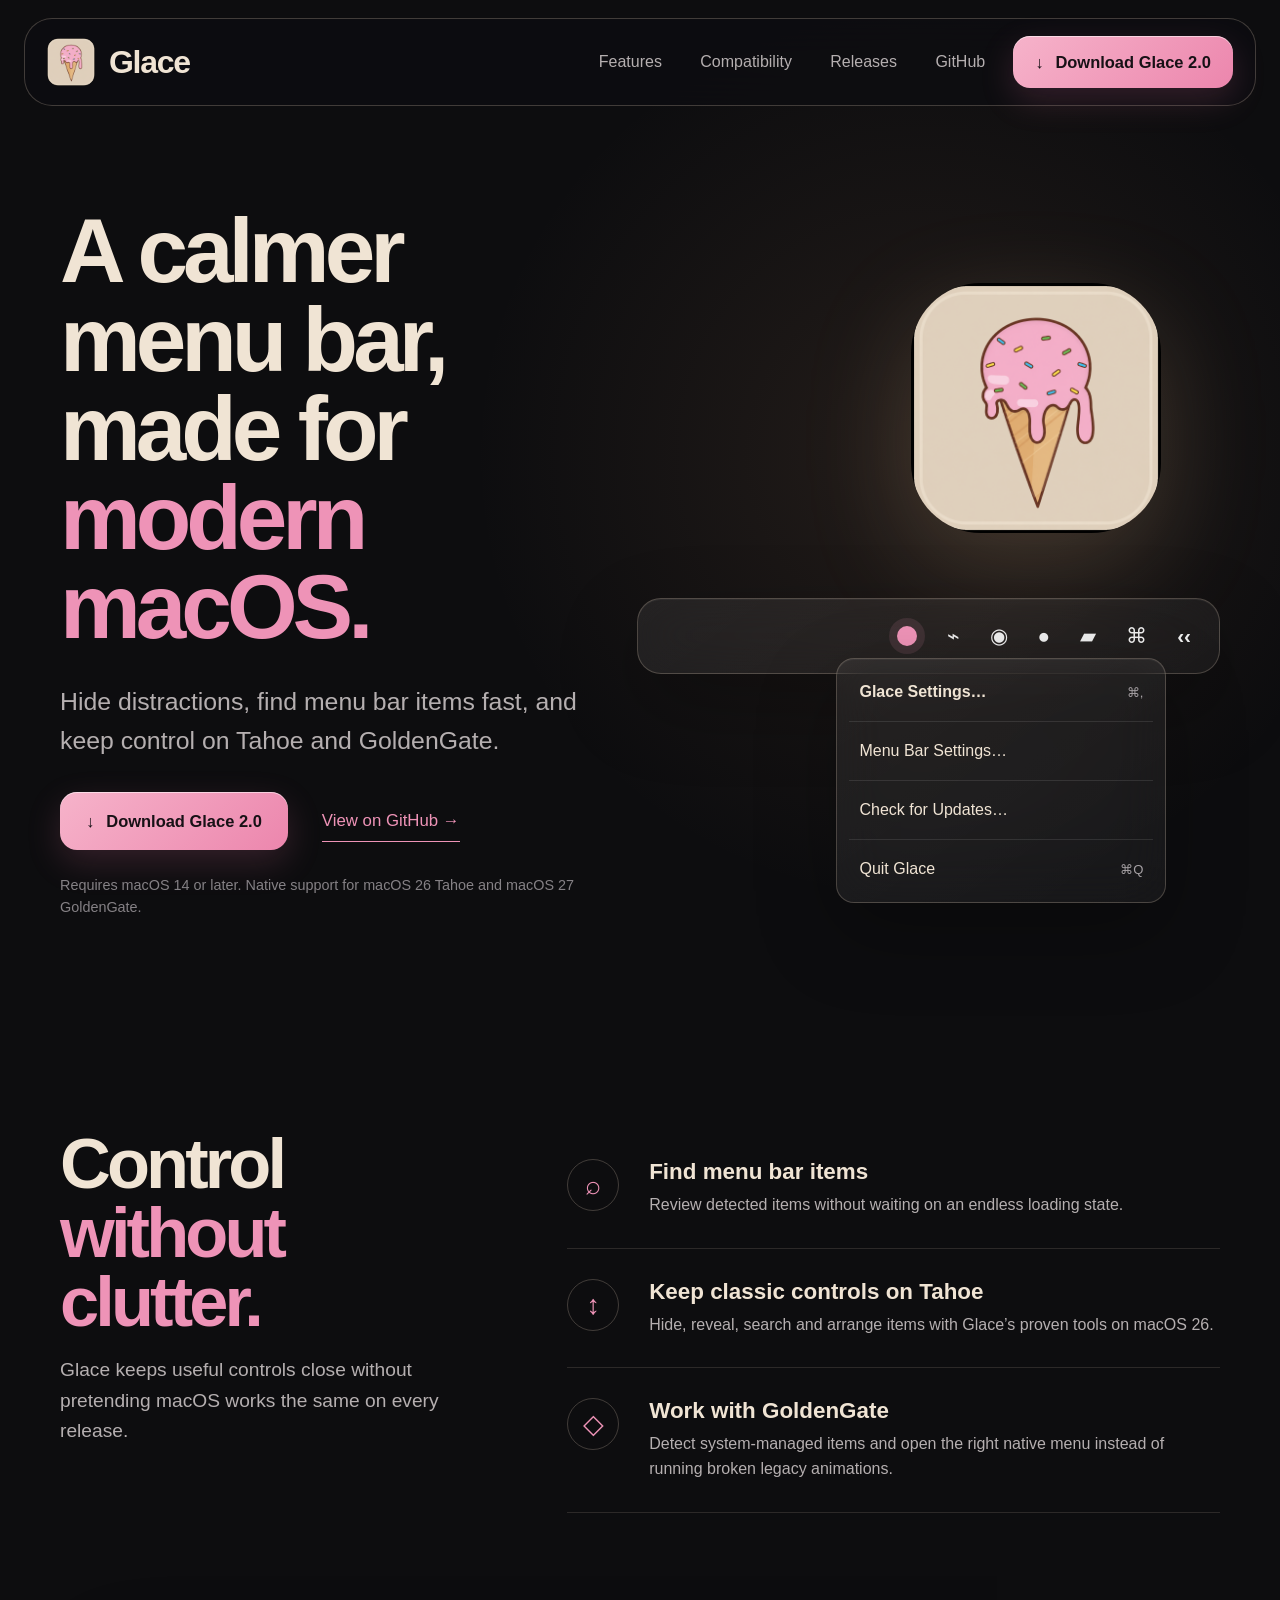
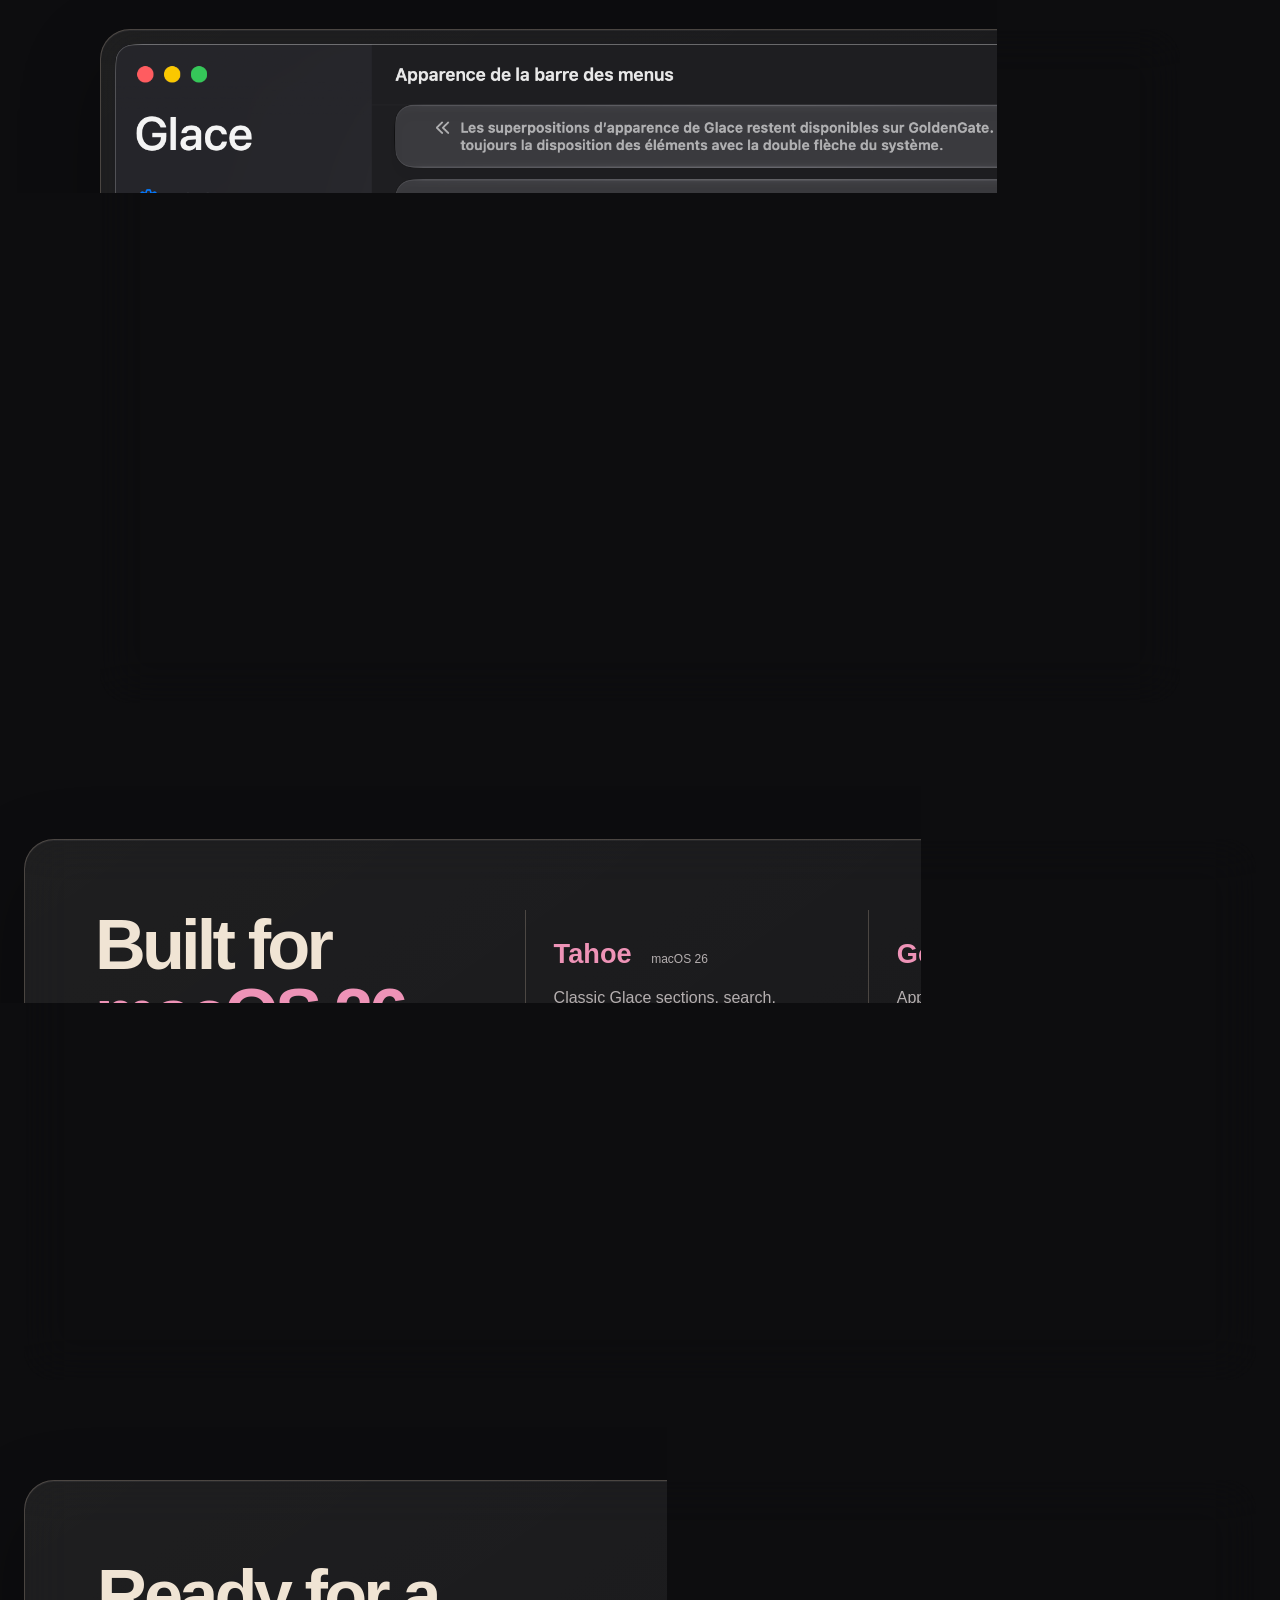
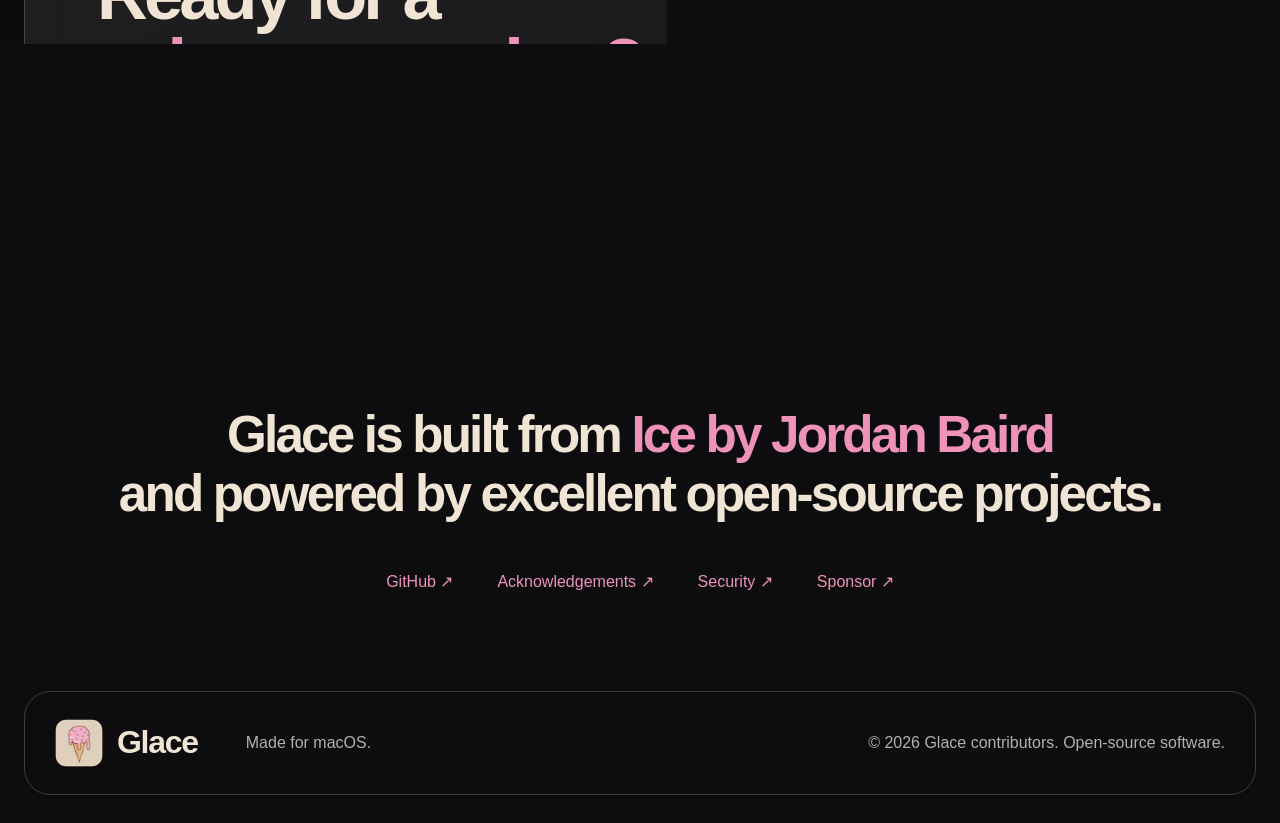
==== index.html @ 04c7dace "Publish Glace website" ====
<!doctype html>
<html lang="en">
<head>
  <meta charset="utf-8">
  <meta name="viewport" content="width=device-width, initial-scale=1">
  <meta name="description" content="Glace is a modern menu bar manager for macOS Tahoe and GoldenGate.">
  <meta name="theme-color" content="#0d0d0f">
  <meta property="og:title" content="Glace — A calmer menu bar">
  <meta property="og:description" content="Hide distractions, find menu bar items fast, and stay in control on modern macOS.">
  <meta property="og:image" content="https://scorpion7slayer.github.io/Glace/assets/glace-icon.png">
  <title>Glace — A calmer menu bar for macOS</title>
  <link rel="icon" href="assets/glace-icon.png">
  <link rel="stylesheet" href="styles.css">
</head>
<body>
  <header class="site-header" aria-label="Primary navigation">
    <a class="brand" href="#top" aria-label="Glace home">
      <img src="assets/glace-icon.png" alt="" width="48" height="48">
      <span>Glace</span>
    </a>
    <nav>
      <a href="#features">Features</a>
      <a href="#compatibility">Compatibility</a>
      <a href="updates/Glace-2.0.0.html">Releases</a>
      <a href="https://github.com/scorpion7slayer/Glace">GitHub</a>
    </nav>
    <a class="button button-small" href="https://github.com/scorpion7slayer/Glace/releases/latest/download/Glace-2.0.0.dmg">
      <span aria-hidden="true">↓</span> Download Glace 2.0
    </a>
  </header>

  <main id="top">
    <section class="hero section-shell">
      <div class="hero-copy">
        <h1>A calmer menu bar,<br>made for <span>modern macOS.</span></h1>
        <p>Hide distractions, find menu bar items fast, and keep control on Tahoe and GoldenGate.</p>
        <div class="actions">
          <a class="button" href="https://github.com/scorpion7slayer/Glace/releases/latest/download/Glace-2.0.0.dmg">
            <span aria-hidden="true">↓</span> Download Glace 2.0
          </a>
          <a class="text-link" href="https://github.com/scorpion7slayer/Glace">View on GitHub <span aria-hidden="true">→</span></a>
        </div>
        <p class="requirements">Requires macOS 14 or later. Native support for macOS 26 Tahoe and macOS 27 GoldenGate.</p>
      </div>
      <div class="hero-visual" aria-label="Glace running on macOS">
        <img class="hero-icon" src="assets/glace-icon.png" alt="Glace melting ice-cream app icon">
        <div class="menu-bar-demo glass-panel">
          <div class="demo-dot" aria-hidden="true"></div>
          <span>⌁</span><span>◉</span><span>●</span><span>▰</span><span>⌘</span>
          <strong>‹‹</strong>
        </div>
        <div class="context-menu glass-panel">
          <div><strong>Glace Settings…</strong><kbd>⌘,</kbd></div>
          <hr>
          <div>Menu Bar Settings…</div>
          <hr>
          <div>Check for Updates…</div>
          <hr>
          <div>Quit Glace <kbd>⌘Q</kbd></div>
        </div>
      </div>
    </section>

    <section id="features" class="features section-shell">
      <div class="section-heading">
        <h2>Control <span>without clutter.</span></h2>
        <p>Glace keeps useful controls close without pretending macOS works the same on every release.</p>
      </div>
      <div class="feature-list">
        <article>
          <span class="feature-icon" aria-hidden="true">⌕</span>
          <div><h3>Find menu bar items</h3><p>Review detected items without waiting on an endless loading state.</p></div>
        </article>
        <article>
          <span class="feature-icon" aria-hidden="true">↕</span>
          <div><h3>Keep classic controls on Tahoe</h3><p>Hide, reveal, search and arrange items with Glace’s proven tools on macOS 26.</p></div>
        </article>
        <article>
          <span class="feature-icon" aria-hidden="true">◇</span>
          <div><h3>Work with GoldenGate</h3><p>Detect system-managed items and open the right native menu instead of running broken legacy animations.</p></div>
        </article>
      </div>
      <figure class="settings-shot glass-panel">
        <img src="assets/glace-settings.png" alt="Glace menu bar appearance settings on macOS">
      </figure>
    </section>

    <section id="compatibility" class="compatibility section-shell glass-panel">
      <div class="compatibility-copy">
        <h2>Built for<br><span>macOS 26 and 27.</span></h2>
        <p>Tahoe keeps Glace’s classic hide and reveal controls. GoldenGate uses Apple’s system-managed double arrow, so Glace switches to item detection and a native context menu.</p>
      </div>
      <div class="os-comparison">
        <article>
          <h3>Tahoe <small>macOS 26</small></h3>
          <p>Classic Glace sections, search, reveal actions and menu bar appearance tools.</p>
          <div class="mini-menu"><span class="demo-dot"></span><span>Show hidden items</span><kbd>⌘G</kbd></div>
        </article>
        <article>
          <h3>GoldenGate <small>macOS 27</small></h3>
          <p>Apple controls placement. Glace adds reliable detection, appearance overlays and native actions.</p>
          <img src="assets/goldengate-menu-bar.png" alt="GoldenGate menu bar with Apple's double arrow">
        </article>
      </div>
    </section>

    <section class="download section-shell glass-panel">
      <div>
        <h2>Ready for a<br><span>calmer menu bar?</span></h2>
        <p>Download the signed and notarized Glace 2.0 release for macOS.</p>
        <div class="actions">
          <a class="button" href="https://github.com/scorpion7slayer/Glace/releases/latest/download/Glace-2.0.0.dmg">↓ Download Glace 2.0</a>
          <a class="text-link" href="updates/Glace-2.0.0.html">Read the release notes →</a>
        </div>
      </div>
      <img src="assets/glace-icon.png" alt="" width="280" height="280">
    </section>

    <section class="open-source section-shell">
      <h2>Glace is built from <a href="https://github.com/jordanbaird/Ice">Ice by Jordan Baird</a><br>and powered by excellent open-source projects.</h2>
      <div class="resource-links">
        <a href="https://github.com/scorpion7slayer/Glace">GitHub ↗</a>
        <a href="https://github.com/scorpion7slayer/Glace/blob/main/Ice/Resources/Acknowledgements.rtf">Acknowledgements ↗</a>
        <a href="https://github.com/scorpion7slayer/Glace/security/policy">Security ↗</a>
        <a href="https://github.com/sponsors/scorpion7slayer">Sponsor ↗</a>
      </div>
    </section>
  </main>

  <footer class="site-footer section-shell">
    <a class="brand" href="#top"><img src="assets/glace-icon.png" alt="" width="48" height="48"><span>Glace</span></a>
    <p>Made for macOS.</p>
    <p>© 2026 Glace contributors. Open-source software.</p>
  </footer>
  <script src="script.js"></script>
</body>
</html>
---- styles.css ----
:root {
  color-scheme: dark;
  --background: #0d0d0f;
  --surface: rgba(255, 255, 255, 0.045);
  --surface-strong: rgba(255, 255, 255, 0.075);
  --border: rgba(231, 210, 187, 0.24);
  --text: #f0e4d4;
  --muted: #b5afb0;
  --accent: #ee93b7;
  --accent-strong: #f4a3c1;
  --radius: 30px;
  --max-width: 1440px;
  font-family: -apple-system, BlinkMacSystemFont, "SF Pro Display", "Helvetica Neue", sans-serif;
  background: var(--background);
  color: var(--text);
  scroll-behavior: smooth;
}

* { box-sizing: border-box; }
body { margin: 0; min-width: 320px; background: radial-gradient(circle at 72% 11%, rgba(191, 137, 99, 0.12), transparent 28rem), var(--background); }
a { color: inherit; text-decoration: none; }
img { display: block; max-width: 100%; }
.section-shell { width: min(calc(100% - 48px), var(--max-width)); margin-inline: auto; }
.glass-panel { border: 1px solid var(--border); background: linear-gradient(145deg, var(--surface-strong), var(--surface)); box-shadow: inset 0 1px rgba(255, 255, 255, 0.05), 0 30px 80px rgba(0, 0, 0, 0.28); backdrop-filter: blur(24px); }

.site-header { position: sticky; top: 18px; z-index: 20; width: min(calc(100% - 48px), var(--max-width)); margin: 18px auto 0; min-height: 88px; padding: 14px 22px; display: flex; align-items: center; gap: 28px; border: 1px solid var(--border); border-radius: 28px; background: rgba(14, 14, 17, 0.78); backdrop-filter: blur(26px); }
.site-header.is-scrolled { box-shadow: 0 18px 55px rgba(0, 0, 0, 0.34); }
.brand { display: inline-flex; align-items: center; gap: 14px; font-size: 2rem; font-weight: 650; letter-spacing: -0.04em; }
.brand img { border-radius: 12px; }
.site-header nav { margin-left: auto; display: flex; gap: clamp(18px, 3vw, 52px); color: var(--muted); }
.site-header nav a:hover, .site-header nav a:focus-visible, .text-link:hover, .resource-links a:hover { color: var(--accent-strong); }
.button { min-height: 58px; padding: 0 26px; display: inline-flex; align-items: center; justify-content: center; gap: 12px; border-radius: 17px; color: #171116; background: linear-gradient(135deg, #f6b3ca, #ec86ad); font-size: 1.03rem; font-weight: 650; box-shadow: inset 0 1px rgba(255, 255, 255, 0.55), 0 12px 34px rgba(232, 115, 159, 0.18); transition: transform 160ms ease, filter 160ms ease; }
.button:hover { transform: translateY(-2px); filter: brightness(1.06); }
.button-small { min-height: 52px; padding-inline: 22px; }

.hero { min-height: 760px; padding: 100px 36px 78px; display: grid; grid-template-columns: minmax(0, 0.93fr) minmax(520px, 1.07fr); gap: 48px; align-items: center; }
.hero h1, h2 { margin: 0; letter-spacing: -0.055em; line-height: 0.98; }
.hero h1 { max-width: 720px; font-size: clamp(4.2rem, 7.1vw, 7rem); }
.hero h1 span, h2 span { color: var(--accent); }
.hero-copy > p { max-width: 620px; margin: 32px 0; color: var(--muted); font-size: clamp(1.2rem, 2vw, 1.55rem); line-height: 1.55; }
.actions { display: flex; align-items: center; gap: 34px; flex-wrap: wrap; }
.text-link { color: var(--accent); padding-block: 10px; border-bottom: 1px solid currentColor; font-size: 1.05rem; }
.hero-copy .requirements { margin-top: 24px; font-size: 0.9rem; color: #858185; }
.hero-visual { position: relative; min-height: 590px; }
.hero-icon { position: absolute; width: 250px; right: 10%; top: 0; border-radius: 28%; filter: drop-shadow(0 32px 50px rgba(221, 181, 135, 0.2)); }
.menu-bar-demo { position: absolute; left: 2%; right: 0; top: 315px; height: 76px; padding: 0 28px; border-radius: 24px; display: flex; align-items: center; justify-content: flex-end; gap: 30px; color: #eee; font-size: 1.3rem; }
.demo-dot { width: 20px; height: 20px; flex: 0 0 auto; border-radius: 50%; background: var(--accent); box-shadow: 0 0 0 8px rgba(238, 147, 183, 0.12); }
.context-menu { position: absolute; right: 9%; top: 375px; width: 330px; padding: 12px; border-radius: 18px; }
.context-menu div { min-height: 42px; padding: 0 10px; display: flex; align-items: center; justify-content: space-between; }
.context-menu hr { border: 0; border-top: 1px solid rgba(255, 255, 255, 0.1); }
kbd { color: #a7a2a5; font: inherit; font-size: 0.82em; }

.features { padding: 100px 36px 120px; display: grid; grid-template-columns: 0.8fr 1.2fr; gap: 72px; align-items: start; }
.section-heading { position: sticky; top: 145px; }
.section-heading h2, .compatibility h2, .download h2 { font-size: clamp(3.2rem, 5.5vw, 5.7rem); }
.section-heading p, .compatibility-copy p, .download p { color: var(--muted); font-size: 1.2rem; line-height: 1.6; }
.feature-list { display: grid; gap: 0; }
.feature-list article { display: grid; grid-template-columns: 58px 1fr; gap: 24px; padding: 30px 0; border-bottom: 1px solid rgba(231, 210, 187, 0.14); }
.feature-list h3 { margin: 0 0 8px; font-size: 1.4rem; }
.feature-list p { margin: 0; color: var(--muted); line-height: 1.55; }
.feature-icon { width: 52px; height: 52px; display: grid; place-items: center; border: 1px solid var(--border); border-radius: 50%; color: var(--accent); font-size: 1.7rem; }
.settings-shot { grid-column: 1 / -1; margin-top: 44px; padding: 14px; border-radius: var(--radius); overflow: hidden; }
.settings-shot img { width: 100%; border-radius: 19px; }

.compatibility { padding: 70px; border-radius: var(--radius); display: grid; grid-template-columns: 0.7fr 1.3fr; gap: 74px; }
.os-comparison { display: grid; grid-template-columns: 1fr 1fr; gap: 26px; }
.os-comparison article { padding: 28px; border-left: 1px solid var(--border); }
.os-comparison h3 { margin: 0 0 16px; color: var(--accent); font-size: 1.7rem; }
.os-comparison small { margin-left: 12px; color: var(--muted); font-size: 0.75rem; font-weight: 500; }
.os-comparison p { min-height: 84px; color: var(--muted); line-height: 1.5; }
.os-comparison img { margin-top: 26px; border-radius: 14px; }
.mini-menu { min-height: 68px; margin-top: 26px; padding: 0 18px; display: flex; align-items: center; gap: 16px; border: 1px solid var(--border); border-radius: 16px; background: rgba(0,0,0,0.22); }
.mini-menu kbd { margin-left: auto; }

.download { margin-top: 100px; padding: 72px; border-radius: var(--radius); display: flex; align-items: center; justify-content: space-between; gap: 60px; }
.download > div { max-width: 760px; }
.download img { border-radius: 28%; filter: drop-shadow(0 28px 45px rgba(230, 175, 125, 0.16)); }
.open-source { padding: 100px 36px; text-align: center; }
.open-source h2 { max-width: 1050px; margin-inline: auto; font-size: clamp(2.2rem, 4vw, 4.1rem); line-height: 1.15; }
.open-source h2 a { color: var(--accent); }
.resource-links { margin-top: 48px; display: flex; justify-content: center; gap: 44px; flex-wrap: wrap; color: var(--accent); }
.site-footer { margin-bottom: 28px; padding: 26px 30px; display: flex; align-items: center; gap: 48px; border: 1px solid var(--border); border-radius: 26px; color: var(--muted); }
.site-footer .brand { color: var(--text); }
.site-footer p:last-child { margin-left: auto; }

:focus-visible { outline: 3px solid var(--accent); outline-offset: 4px; }
@media (prefers-reduced-motion: reduce) { * { scroll-behavior: auto !important; transition: none !important; } }

@media (max-width: 980px) {
  .site-header nav { display: none; }
  .site-header .button { margin-left: auto; }
  .hero { grid-template-columns: 1fr; padding-top: 70px; }
  .hero-visual { min-height: 570px; }
  .features { grid-template-columns: 1fr; }
  .section-heading { position: static; }
  .compatibility { grid-template-columns: 1fr; }
}

@media (max-width: 680px) {
  .section-shell, .site-header { width: min(calc(100% - 24px), var(--max-width)); }
  .site-header { top: 8px; min-height: 66px; padding: 9px 12px; border-radius: 20px; }
  .site-header .brand { font-size: 1.5rem; }
  .site-header .brand img { width: 40px; height: 40px; }
  .site-header .button { min-height: 44px; padding: 0 13px; font-size: 0.82rem; }
  .hero, .features { padding-inline: 12px; }
  .hero { min-height: auto; grid-template-columns: minmax(0, 1fr); }
  .hero h1 { font-size: clamp(3rem, 15vw, 5rem); }
  .hero-visual { min-height: 500px; }
  .hero-icon { width: 190px; right: 8%; }
  .menu-bar-demo { left: 0; top: 250px; gap: 18px; overflow: hidden; }
  .context-menu { right: 5%; top: 316px; width: min(330px, 90%); }
  .compatibility, .download { padding: 34px 22px; }
  .os-comparison { grid-template-columns: 1fr; }
  .os-comparison article { border-left: 0; border-top: 1px solid var(--border); }
  .download { flex-direction: column; align-items: flex-start; }
  .download img { width: 180px; align-self: center; }
  .site-footer { flex-wrap: wrap; gap: 14px 26px; }
  .site-footer p, .site-footer p:last-child { margin: 0; }
  .site-footer p:last-child { width: 100%; }
}
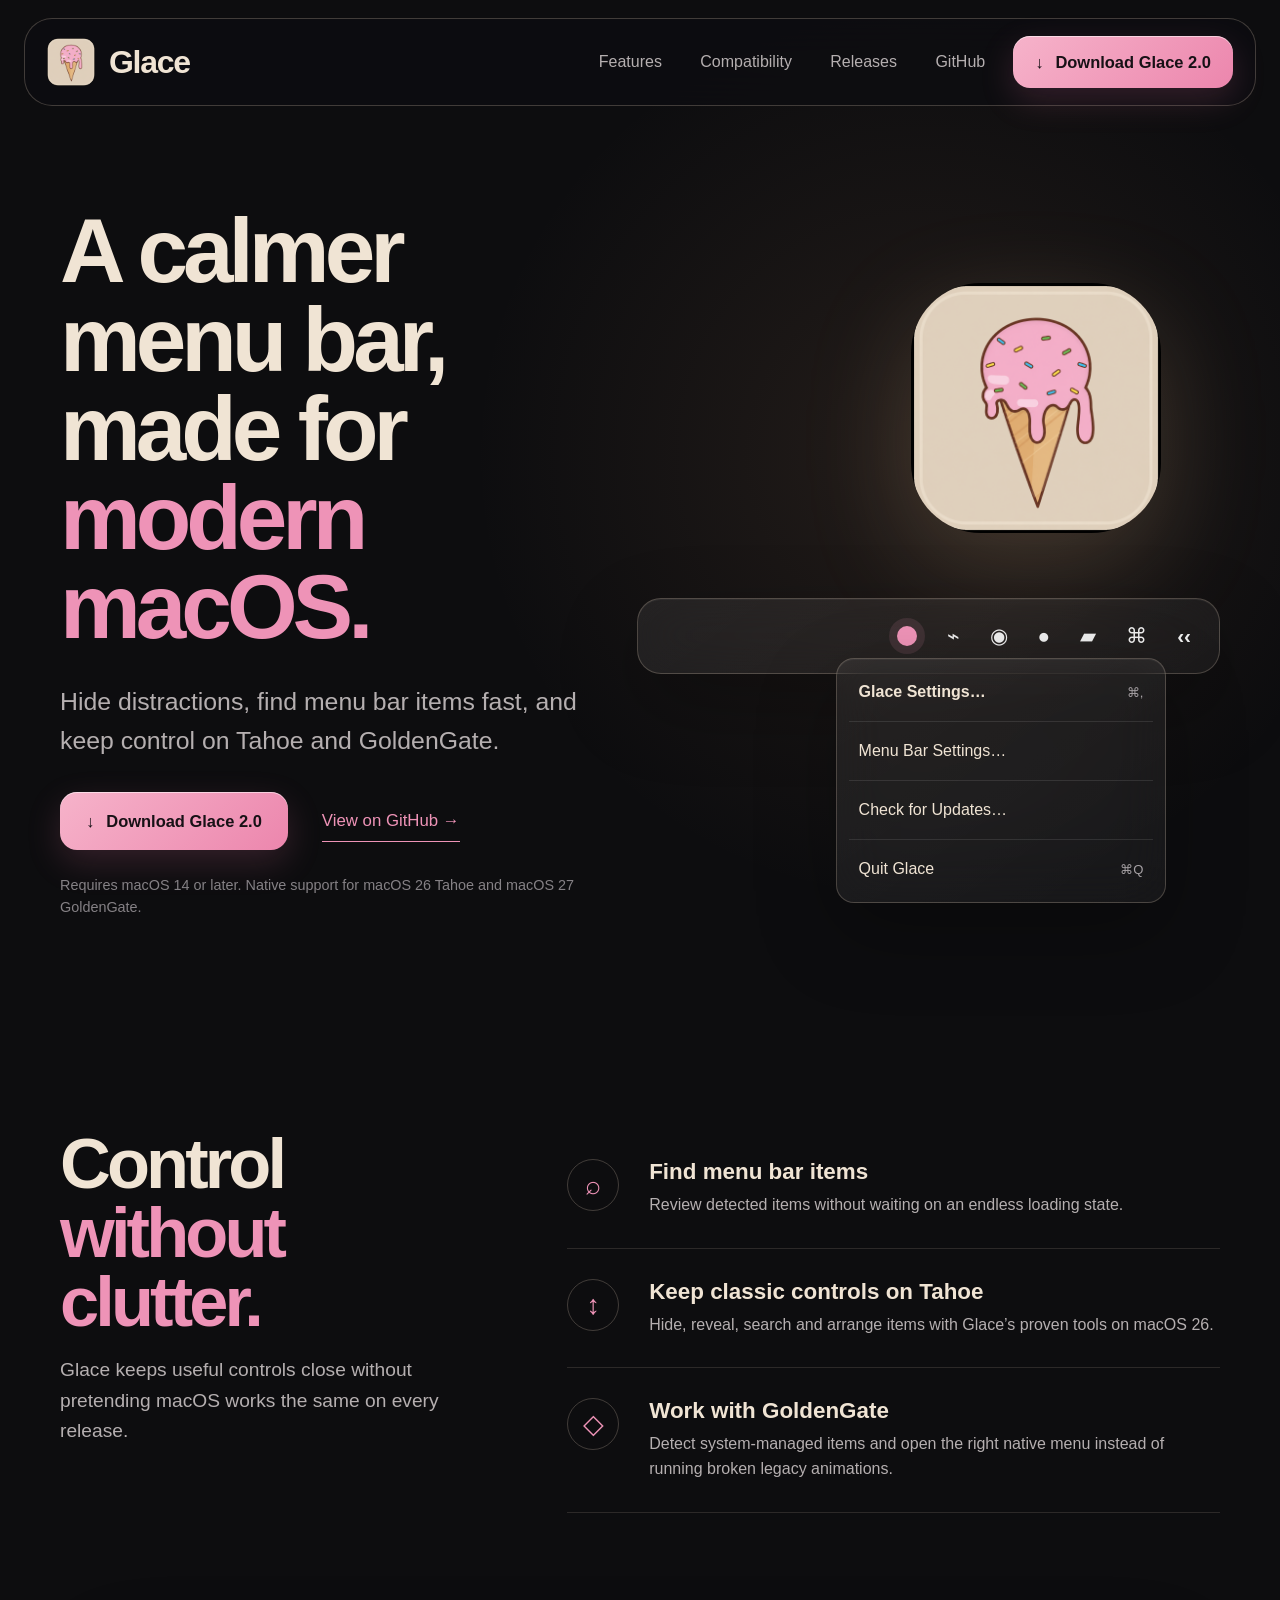
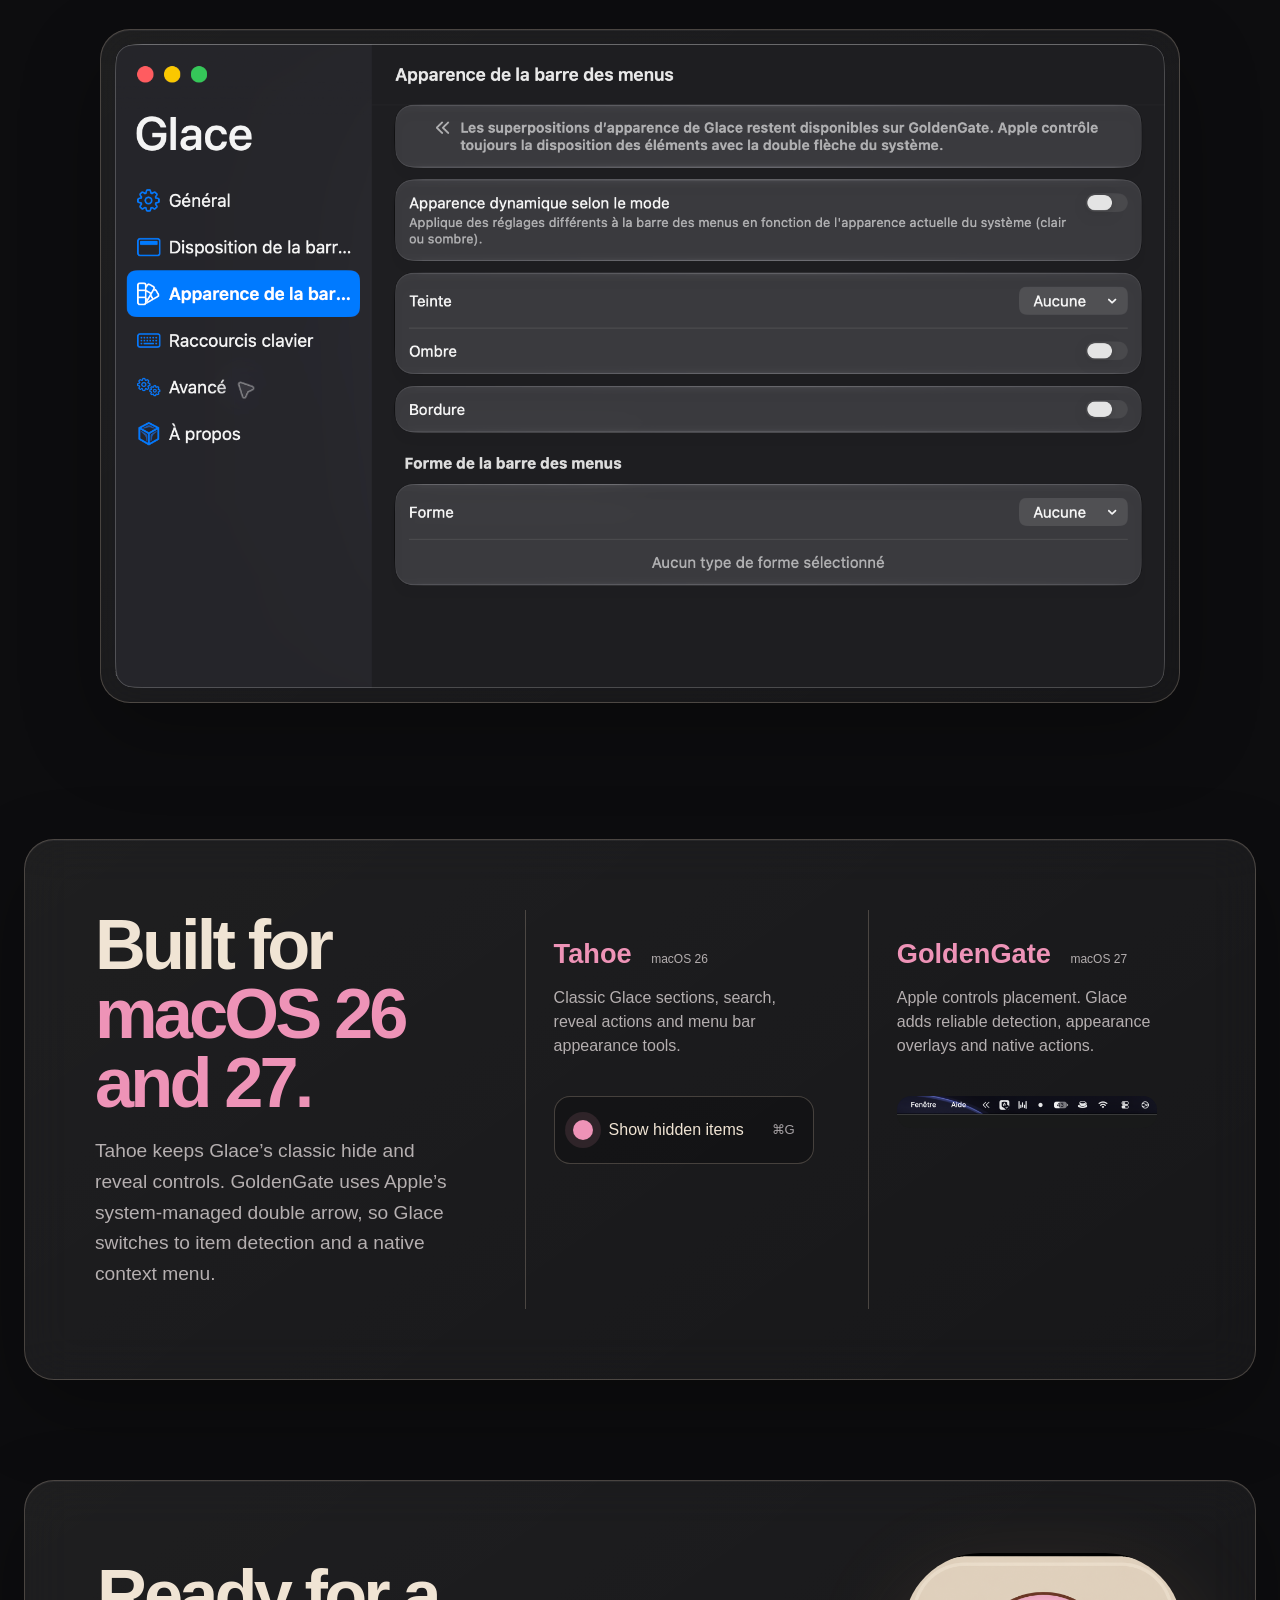
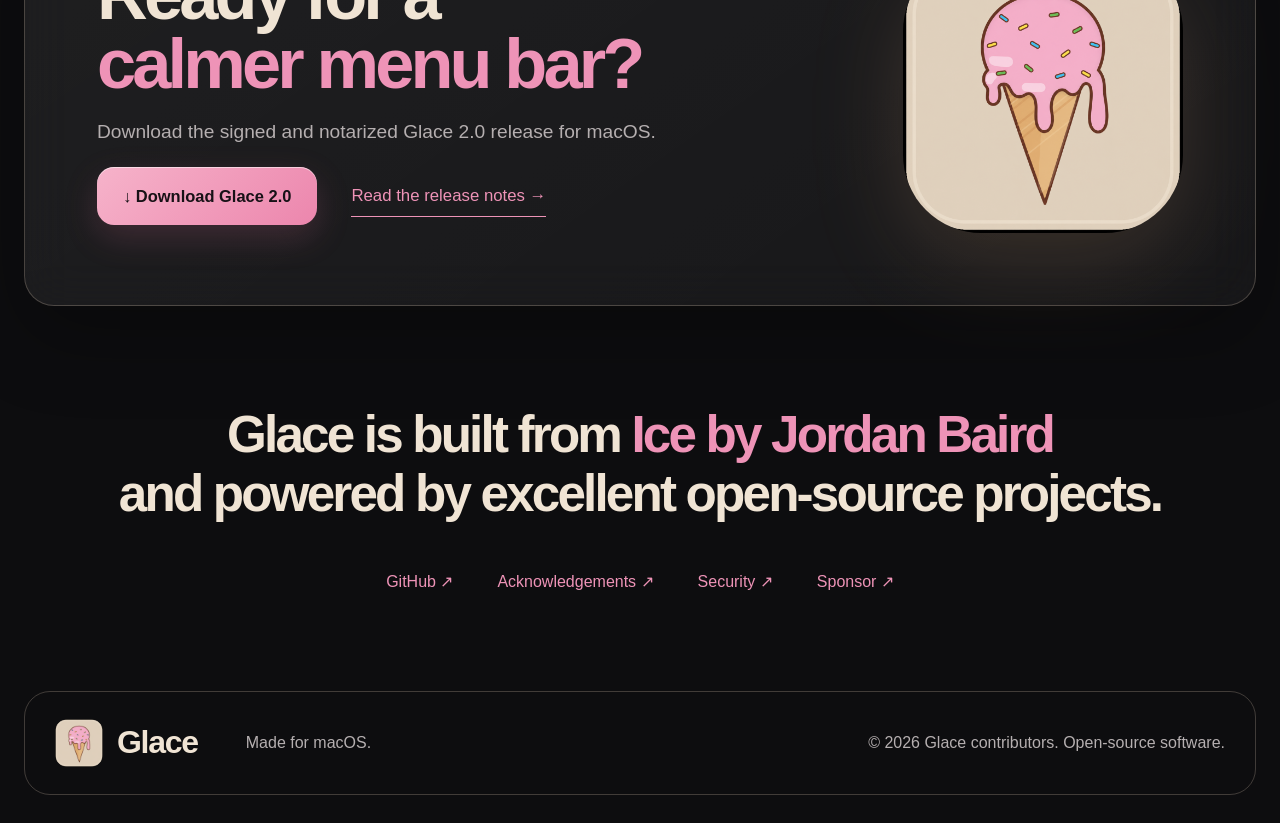
==== commit 3c823237: "Publish Glace website" ====
--- a/index.html
+++ b/index.html
@@ -24,7 +24,7 @@
       <a href="updates/Glace-2.0.0.html">Releases</a>
       <a href="https://github.com/scorpion7slayer/Glace">GitHub</a>
     </nav>
-    <a class="button button-small" href="https://github.com/scorpion7slayer/Glace/releases/latest/download/Glace-2.0.0.dmg">
+    <a class="button button-small" href="https://github.com/scorpion7slayer/Glace/releases/tag/v2.0.0">
       <span aria-hidden="true">↓</span> Download Glace 2.0
     </a>
   </header>
@@ -35,7 +35,7 @@
         <h1>A calmer menu bar,<br>made for <span>modern macOS.</span></h1>
         <p>Hide distractions, find menu bar items fast, and keep control on Tahoe and GoldenGate.</p>
         <div class="actions">
-          <a class="button" href="https://github.com/scorpion7slayer/Glace/releases/latest/download/Glace-2.0.0.dmg">
+          <a class="button" href="https://github.com/scorpion7slayer/Glace/releases/tag/v2.0.0">
             <span aria-hidden="true">↓</span> Download Glace 2.0
           </a>
           <a class="text-link" href="https://github.com/scorpion7slayer/Glace">View on GitHub <span aria-hidden="true">→</span></a>
@@ -109,7 +109,7 @@
         <h2>Ready for a<br><span>calmer menu bar?</span></h2>
         <p>Download the signed and notarized Glace 2.0 release for macOS.</p>
         <div class="actions">
-          <a class="button" href="https://github.com/scorpion7slayer/Glace/releases/latest/download/Glace-2.0.0.dmg">↓ Download Glace 2.0</a>
+          <a class="button" href="https://github.com/scorpion7slayer/Glace/releases/tag/v2.0.0">↓ Download Glace 2.0</a>
           <a class="text-link" href="updates/Glace-2.0.0.html">Read the release notes →</a>
         </div>
       </div>
